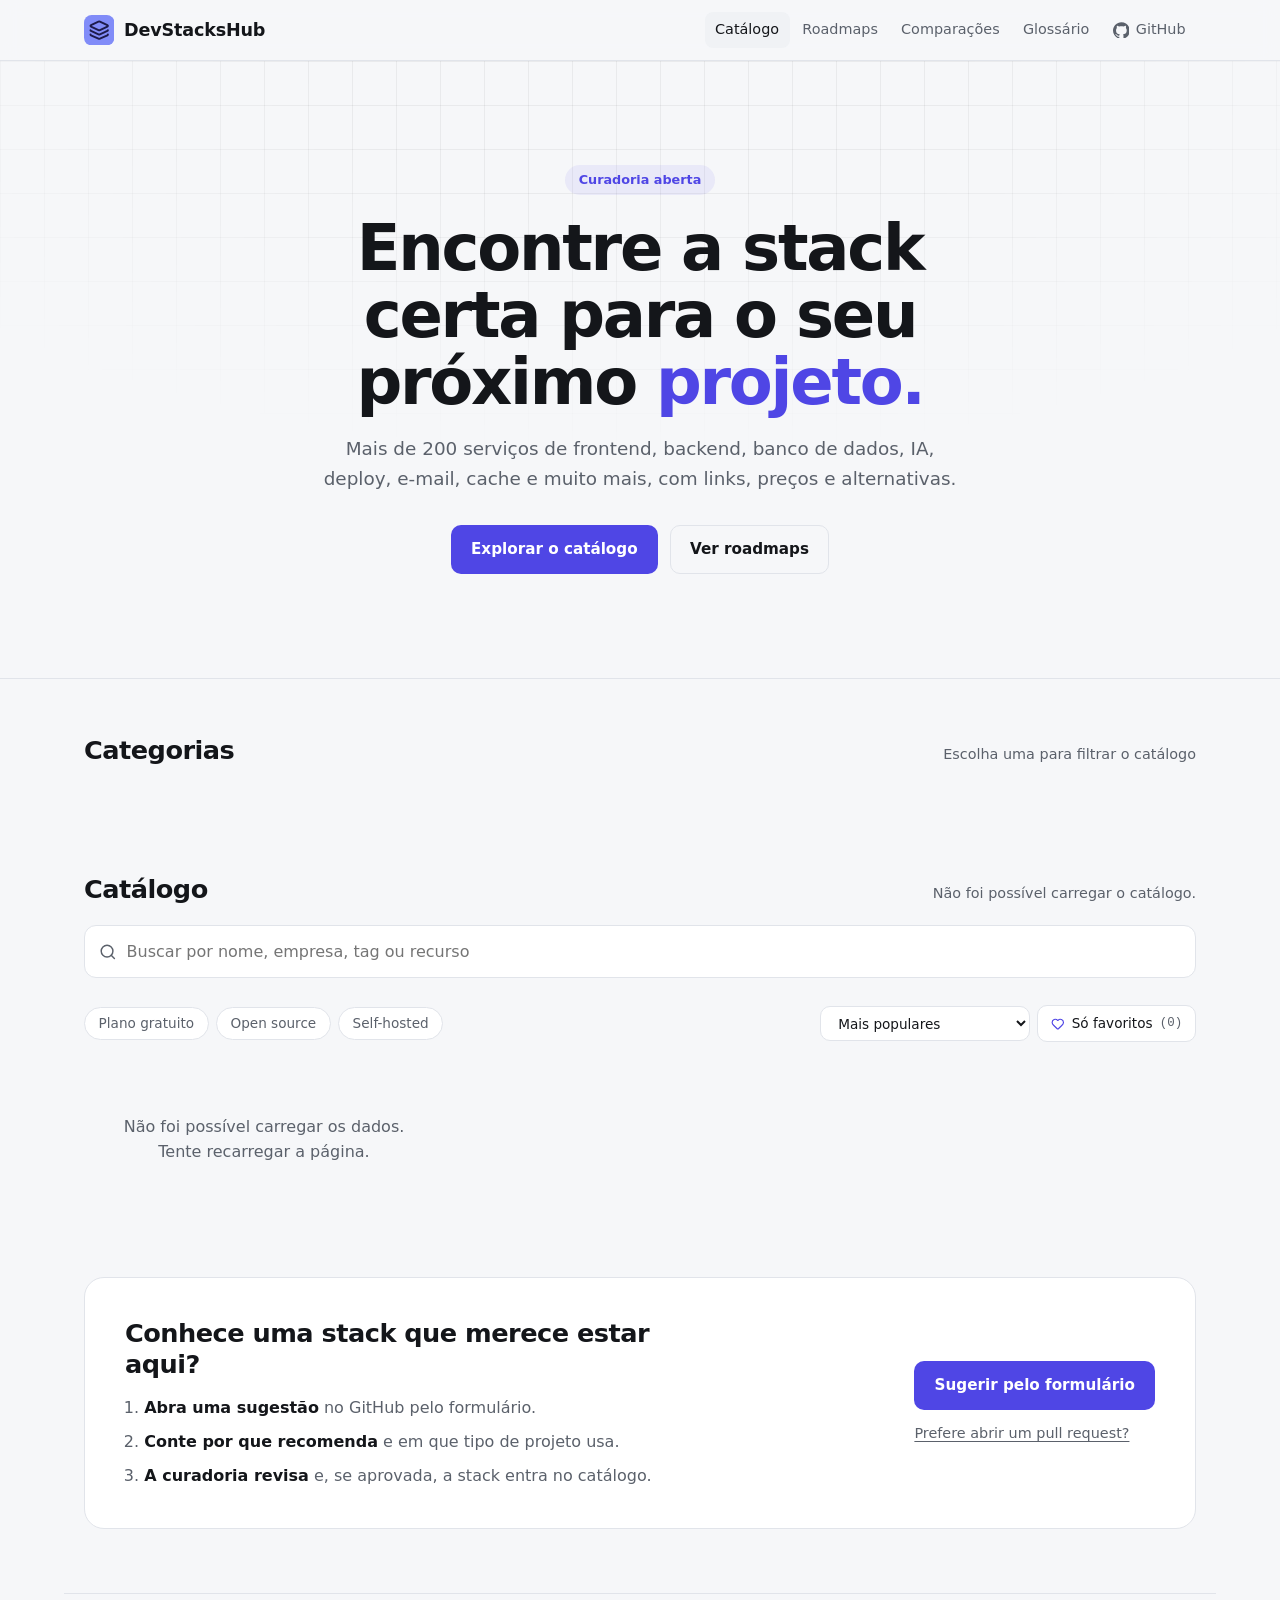
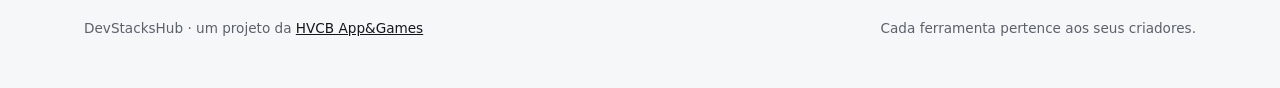
==== index.html @ beb11ad2 "feat: site DevStacksHub no padrão da família Páginas estáticas no padrão DevSkillsHub/DevIAHub: catá" ====
<!DOCTYPE html>
<html lang="pt-BR">
<head>
<meta charset="utf-8">
<meta http-equiv="Content-Security-Policy" content="default-src 'self'; script-src 'self'; style-src 'self' https://fonts.googleapis.com; font-src https://fonts.gstatic.com; img-src 'self' https://img.logo.dev data:; connect-src 'self'; base-uri 'self'; form-action 'self'">
<meta name="viewport" content="width=device-width, initial-scale=1">
<title>DevStacksHub — Stacks e serviços para desenvolvedores</title>
<meta name="description" content="Curadoria aberta de mais de 200 serviços de frontend, backend, banco de dados, IA, deploy e mais, com links, preços e alternativas.">
<meta name="color-scheme" content="dark light">
<meta name="theme-color" content="#0B0C0F">
<link rel="canonical" href="https://hugobastoss.github.io/devstackshub/">
<meta property="og:url" content="https://hugobastoss.github.io/devstackshub/">
<meta property="og:type" content="website">
<meta property="og:title" content="DevStacksHub — Stacks e serviços para desenvolvedores">
<meta property="og:description" content="Curadoria aberta de mais de 200 serviços de frontend, backend, banco de dados, IA, deploy e mais, com links, preços e alternativas.">
<link rel="icon" href="favicon.svg" type="image/svg+xml">
<link rel="preconnect" href="https://fonts.googleapis.com">
<link rel="preconnect" href="https://fonts.gstatic.com" crossorigin>
<link rel="stylesheet" href="https://fonts.googleapis.com/css2?family=Inter:wght@400;500;600&family=JetBrains+Mono:wght@400;500&family=Space+Grotesk:wght@600;700&display=swap">
<link rel="stylesheet" href="assets/styles.css">
<script src="assets/comum.js" defer></script>
<script src="assets/catalogo.js" defer></script>
</head>
<body>
<header class="topo">
  <div class="container topo-linha">
    <a class="marca" href="./">
      <svg class="marca-icone" viewBox="0 0 32 32" aria-hidden="true"><rect width="32" height="32" rx="8" fill="#818CF8"/><g transform="translate(5 5) scale(.9167)" fill="none" stroke="#1E1B4B" stroke-width="2.2" stroke-linecap="round" stroke-linejoin="round"><path d="M12.83 2.18a2 2 0 0 0-1.66 0L2.6 6.08a1 1 0 0 0 0 1.83l8.58 3.91a2 2 0 0 0 1.66 0l8.58-3.9a1 1 0 0 0 0-1.83z"/><path d="M2 12a1 1 0 0 0 .58.91l8.6 3.91a2 2 0 0 0 1.65 0l8.58-3.9A1 1 0 0 0 22 12"/><path d="M2 17a1 1 0 0 0 .58.91l8.6 3.91a2 2 0 0 0 1.65 0l8.58-3.9A1 1 0 0 0 22 17"/></g></svg>
      DevStacksHub
    </a>
    <nav class="nav" aria-label="Principal">
      <a href="./#catalogo" aria-current="page">Catálogo</a>
      <a href="roadmaps.html">Roadmaps</a>
      <a href="comparacoes.html">Comparações</a>
      <a href="glossario.html">Glossário</a>
      <a href="https://github.com/hugobastoss/devstackshub"><svg class="icone" aria-hidden="true"><use href="assets/icones.svg#github"/></svg>GitHub</a>
    </nav>
  </div>
</header>

<main>
<section class="hero-area">
    <div class="container hero">
      <p class="eyebrow">Curadoria aberta</p>
      <h1>Encontre a stack certa para o seu próximo <span class="destaque">projeto.</span></h1>
      <p class="lead">Mais de 200 serviços de frontend, backend, banco de dados, IA, deploy, e-mail, cache e muito mais, com links, preços e alternativas.</p>
      <div class="hero-acoes">
        <a class="botao" href="#catalogo">Explorar o catálogo</a>
        <a class="botao botao--contorno" href="roadmaps.html">Ver roadmaps</a>
      </div>
    </div>
  </section>

  <section class="secao container" aria-labelledby="titulo-categorias">
    <div class="secao-topo">
      <h2 id="titulo-categorias">Categorias</h2>
      <p class="subtitulo">Escolha uma para filtrar o catálogo</p>
    </div>
    <div class="categorias" id="categorias"></div>
  </section>

  <section class="secao container" id="catalogo" aria-labelledby="titulo-catalogo">
    <div class="secao-topo">
      <h2 id="titulo-catalogo">Catálogo</h2>
      <p class="contagem" id="contagem" aria-live="polite">Carregando…</p>
    </div>

    <div class="filtros">
      <label class="busca">
        <span class="sr-only">Buscar no catálogo</span>
        <svg class="icone" aria-hidden="true"><use href="assets/icones.svg#search"/></svg>
        <input id="busca" type="search" placeholder="Buscar por nome, empresa, tag ou recurso" autocomplete="off">
      </label>
      <div class="grupo" id="filtro-categoria" role="group" aria-label="Filtrar por categoria"></div>
      <div class="filtros-linha">
        <div class="grupo" id="filtro-tipo" role="group" aria-label="Filtrar por tipo">
          <button type="button" data-filtro="gratuito" aria-pressed="false">Plano gratuito</button>
          <button type="button" data-filtro="aberto" aria-pressed="false">Open source</button>
          <button type="button" data-filtro="self" aria-pressed="false">Self-hosted</button>
        </div>
        <div class="acoes">
          <label class="sr-only" for="ordem">Ordenar por</label>
          <select class="seletor" id="ordem">
            <option value="popularidade">Mais populares</option>
            <option value="nome">Nome (A–Z)</option>
            <option value="estrelas">Mais estrelas no GitHub</option>
          </select>
          <button type="button" class="acao" id="so-favoritos" aria-pressed="false"><svg class="icone" aria-hidden="true"><use href="assets/icones.svg#heart"/></svg>Só favoritos <span id="total-favoritos">(0)</span></button>
        </div>
      </div>
    </div>

    <div class="grade" id="grade"></div>
    <p class="vazio" id="vazio" hidden><span id="vazio-texto">Nenhuma stack encontrada.</span> <button type="button" id="limpar">Limpar filtros</button></p>
    <div class="mais" id="mais-area" hidden><button type="button" class="botao botao--contorno" id="mais">Mostrar mais</button></div>
    <p class="nota" id="nota-estrelas" hidden></p>
    <noscript><p class="vazio">Ative o JavaScript para ver o catálogo, ou veja as stacks em <a href="https://github.com/hugobastoss/devstackshub/blob/main/data/stacks.json">data/stacks.json</a>.</p></noscript>
  </section>

  <section class="sugerir container" id="sugerir" aria-labelledby="titulo-sugerir">
    <div class="sugerir-caixa">
      <div>
        <h2 id="titulo-sugerir">Conhece uma stack que merece estar aqui?</h2>
        <ol class="passos">
          <li><strong>Abra uma sugestão</strong> no GitHub pelo formulário.</li>
          <li><strong>Conte por que recomenda</strong> e em que tipo de projeto usa.</li>
          <li><strong>A curadoria revisa</strong> e, se aprovada, a stack entra no catálogo.</li>
        </ol>
      </div>
      <div class="sugerir-acoes">
        <a class="botao" href="https://github.com/hugobastoss/devstackshub/issues/new?template=sugerir-stack.yml">Sugerir pelo formulário</a>
        <a class="link" href="https://github.com/hugobastoss/devstackshub/blob/main/CONTRIBUTING.md">Prefere abrir um pull request?</a>
      </div>
    </div>
  </section>
</main>

<footer class="container rodape">
  <span>DevStacksHub · um projeto da <a href="https://hugobastoss.github.io/hvcb-appgames/">HVCB App&amp;Games</a></span>
  <span>Cada ferramenta pertence aos seus criadores.</span>
</footer>
</body>
</html>
---- assets/styles.css ----
:root {
  --bg: #0B0C0F;
  --surface: #13151A;
  --surface-2: #1A1D23;
  --line: #262A31;
  --ink: #ECEDEF;
  --muted: #9BA1AB;
  --accent: #818CF8;
  --accent-ink: #1E1B4B;
  --accent-soft: rgba(129, 140, 248, 0.1);
  --gratuito: #34D399;
  --estrela: #FBBF24;
  --grade: rgba(255, 255, 255, 0.045);
  --radius: 16px;
  --display: "Space Grotesk", ui-sans-serif, system-ui, -apple-system, "Segoe UI", Roboto, sans-serif;
  --body: "Inter", ui-sans-serif, system-ui, -apple-system, "Segoe UI", Roboto, sans-serif;
  --mono: "JetBrains Mono", ui-monospace, "Cascadia Code", Consolas, monospace;
}

@media (prefers-color-scheme: light) {
  :root {
    --bg: #F6F7F9;
    --surface: #FFFFFF;
    --surface-2: #F0F2F5;
    --line: #E1E4EA;
    --ink: #14161A;
    --muted: #5B616B;
    --accent: #4F46E5;
    --accent-ink: #FFFFFF;
    --accent-soft: rgba(79, 70, 229, 0.08);
    --gratuito: #047857;
    --estrela: #B45309;
    --grade: rgba(0, 0, 0, 0.05);
  }
}

* { margin: 0; padding: 0; box-sizing: border-box; }
[hidden] { display: none !important; }

body {
  background: var(--bg);
  color: var(--ink);
  font-family: var(--body);
  font-size: 16px;
  line-height: 1.6;
  -webkit-font-smoothing: antialiased;
}

a { color: inherit; }
:focus-visible { outline: 2px solid var(--accent); outline-offset: 2px; border-radius: 6px; }
@media (prefers-reduced-motion: no-preference) { html { scroll-behavior: smooth; } }

.container { max-width: 72rem; margin: 0 auto; padding-inline: 1.25rem; }
.estreito { max-width: 56rem; }
.sr-only {
  position: absolute; width: 1px; height: 1px; overflow: hidden;
  clip: rect(0 0 0 0); white-space: nowrap;
}
.icone {
  width: 1em; height: 1em; flex-shrink: 0;
  fill: none; stroke: currentColor; stroke-width: 2; stroke-linecap: round; stroke-linejoin: round;
}

/* Topo */
.topo {
  position: sticky; top: 0; z-index: 10;
  background: color-mix(in srgb, var(--bg) 85%, transparent);
  -webkit-backdrop-filter: blur(10px);
  backdrop-filter: blur(10px);
  border-bottom: 1px solid var(--line);
}
.topo-linha { display: flex; flex-wrap: wrap; align-items: center; justify-content: space-between; gap: 0 1rem; min-height: 3.75rem; }
.marca {
  display: flex; align-items: center; gap: 0.6rem;
  font-family: var(--display); font-weight: 700; font-size: 1.1rem; letter-spacing: -0.01em;
  text-decoration: none;
}
.marca-icone { width: 1.9rem; height: 1.9rem; flex-shrink: 0; }
.nav { display: flex; gap: 0.15rem; }
.nav a {
  display: inline-flex; align-items: center; gap: 0.4rem; white-space: nowrap;
  font-size: 0.9rem; color: var(--muted); text-decoration: none;
  padding: 0.4rem 0.65rem; border-radius: 8px;
}
.nav a:hover, .nav a[aria-current="page"] { color: var(--ink); background: var(--surface-2); }
.nav .icone { font-size: 1.05rem; }
@media (max-width: 48rem) {
  .nav { order: 3; width: calc(100% + 1.3rem); margin: 0 -0.65rem; padding-bottom: 0.55rem; overflow-x: auto; scrollbar-width: none; }
}

/* Hero */
.hero-area { position: relative; overflow: hidden; border-bottom: 1px solid var(--line); }
.hero-area::before {
  content: ""; position: absolute; inset: 0; pointer-events: none;
  background-image:
    linear-gradient(var(--grade) 1px, transparent 1px),
    linear-gradient(90deg, var(--grade) 1px, transparent 1px);
  background-size: 44px 44px;
  -webkit-mask-image: radial-gradient(ellipse 70% 65% at 50% 0%, #000 35%, transparent 100%);
  mask-image: radial-gradient(ellipse 70% 65% at 50% 0%, #000 35%, transparent 100%);
}
.hero { position: relative; text-align: center; padding-block: clamp(3.5rem, 9vw, 6.5rem); }
.hero--pagina { padding-block: clamp(2.5rem, 6vw, 4rem); }
.eyebrow {
  display: inline-flex; align-items: center; gap: 0.4rem; margin-bottom: 1.25rem;
  font-size: 0.8rem; font-weight: 600; color: var(--accent);
  background: var(--accent-soft); padding: 0.3rem 0.85rem; border-radius: 999px;
}
h1 {
  font-family: var(--display); font-weight: 700;
  font-size: clamp(2.2rem, 6vw, 4rem); line-height: 1.05; letter-spacing: -0.035em;
  max-width: 18ch; margin: 0 auto 1.1rem; text-wrap: balance;
}
.hero--pagina h1 { font-size: clamp(2rem, 5vw, 3rem); max-width: 22ch; }
.destaque { color: var(--accent); }
.lead { color: var(--muted); font-size: clamp(1.02rem, 2vw, 1.15rem); max-width: 40rem; margin: 0 auto; }
.hero-acoes { display: flex; flex-wrap: wrap; justify-content: center; gap: 0.75rem; margin-top: 2rem; }

/* Botões e links */
.botao {
  display: inline-flex; align-items: center; justify-content: center; gap: 0.45rem;
  font: inherit; font-size: 0.95rem; font-weight: 600; text-decoration: none; cursor: pointer;
  padding: 0.7rem 1.2rem; border-radius: 10px; border: 1px solid transparent;
  background: var(--accent); color: var(--accent-ink);
}
.botao:hover { filter: brightness(1.08); }
.botao--contorno { background: transparent; color: var(--ink); border-color: var(--line); }
.botao--contorno:hover { background: var(--surface-2); filter: none; }
.botao--pequeno { font-size: 0.85rem; padding: 0.45rem 0.85rem; }
.botao:disabled { opacity: 0.5; cursor: not-allowed; }
.link { font-size: 0.9rem; color: var(--muted); text-underline-offset: 3px; }
.link:hover { color: var(--ink); }
.voltar {
  display: inline-flex; align-items: center; gap: 0.35rem; margin-bottom: 1.5rem;
  font-size: 0.9rem; color: var(--muted); text-decoration: none;
}
.voltar:hover { color: var(--ink); }

/* Seções */
.secao { padding-block: 3.5rem 2rem; }
.secao-topo {
  display: flex; flex-wrap: wrap; align-items: baseline; justify-content: space-between; gap: 0.5rem 1rem;
  margin-bottom: 1.25rem;
}
h2 { font-family: var(--display); font-size: 1.6rem; letter-spacing: -0.02em; line-height: 1.2; }
h3 { font-family: var(--display); letter-spacing: -0.015em; line-height: 1.25; }
.subtitulo { color: var(--muted); font-size: 0.9rem; }
.contagem { color: var(--muted); font-size: 0.9rem; }

/* Categorias */
.categorias { display: grid; gap: 0.75rem; grid-template-columns: repeat(auto-fill, minmax(min(100%, 12.5rem), 1fr)); }
.categoria-card {
  display: grid; gap: 0.15rem; text-align: left; cursor: pointer;
  font: inherit; color: inherit; padding: 1rem;
  background: var(--surface); border: 1px solid var(--line); border-radius: 14px;
}
.categoria-card:hover { border-color: color-mix(in srgb, var(--accent) 50%, var(--line)); }
.categoria-card[aria-pressed="true"] { border-color: var(--accent); background: var(--accent-soft); }
.categoria-icone {
  display: grid; place-items: center; width: 2.4rem; height: 2.4rem; margin-bottom: 0.55rem;
  font-size: 1.15rem; color: var(--accent); background: var(--accent-soft); border-radius: 10px;
}
.categoria-nome { font-family: var(--display); font-weight: 700; font-size: 0.95rem; }
.categoria-desc { font-size: 0.78rem; color: var(--muted); white-space: nowrap; overflow: hidden; text-overflow: ellipsis; }
.categoria-total { margin-top: 0.35rem; font-family: var(--mono); font-size: 0.72rem; color: var(--muted); }

/* Filtros */
.filtros { display: grid; gap: 0.85rem; margin-bottom: 1.5rem; }
.busca {
  display: flex; align-items: center; gap: 0.6rem;
  background: var(--surface); border: 1px solid var(--line); border-radius: 12px; padding-inline: 0.9rem;
}
.busca:focus-within { border-color: var(--accent); }
.busca .icone { font-size: 1.1rem; color: var(--muted); }
.busca input {
  flex: 1; min-width: 0; padding-block: 0.8rem;
  font: inherit; color: var(--ink); background: transparent; border: 0; outline: 0;
}
.grupo { display: flex; flex-wrap: wrap; gap: 0.45rem; }
.grupo button {
  font: inherit; font-size: 0.85rem; color: var(--muted); cursor: pointer;
  background: var(--surface); border: 1px solid var(--line); border-radius: 999px;
  padding: 0.3rem 0.85rem;
}
.grupo button:hover { color: var(--ink); border-color: var(--muted); }
.grupo button[aria-pressed="true"] { color: var(--accent-ink); background: var(--accent); border-color: var(--accent); }
.grupo--centro { justify-content: center; }
.filtros-linha { display: flex; flex-wrap: wrap; align-items: center; justify-content: space-between; gap: 0.85rem 1rem; }
.acoes { display: flex; flex-wrap: wrap; align-items: center; gap: 0.45rem; }
.acao, .seletor {
  display: inline-flex; align-items: center; gap: 0.45rem;
  font: inherit; font-size: 0.85rem; font-weight: 500; color: var(--ink); cursor: pointer;
  background: var(--surface); border: 1px solid var(--line); border-radius: 10px;
  padding: 0.4rem 0.8rem;
}
.acao .icone { color: var(--accent); }
.acao:hover, .seletor:hover { border-color: var(--muted); }
.acao[aria-pressed="true"] { border-color: var(--accent); background: var(--accent-soft); }
.acao[aria-pressed="true"] .icone { fill: currentColor; }
#total-favoritos { color: var(--muted); font-family: var(--mono); font-size: 0.78rem; }
.seletor { padding-block: 0.45rem; }
.seletor:focus-visible { outline-offset: 1px; }

/* Grade de cards */
.grade { display: grid; gap: 1rem; grid-template-columns: repeat(auto-fill, minmax(min(100%, 20rem), 1fr)); }
.item {
  display: flex; flex-direction: column; gap: 0.75rem; min-width: 0;
  background: var(--surface); border: 1px solid var(--line); border-radius: var(--radius);
  padding: 1.25rem;
}
.item:hover { border-color: color-mix(in srgb, var(--accent) 40%, var(--line)); }
.item-cabeca { display: flex; align-items: center; gap: 0.85rem; }
.item-titulo { flex: 1; min-width: 0; }
.item-nome { font-size: 1.12rem; overflow-wrap: anywhere; }
.item-nome a { text-decoration: none; }
.item-nome a:hover { text-decoration: underline; text-underline-offset: 3px; }
.item-cat { font-size: 0.8rem; color: var(--muted); }
.item-desc {
  font-size: 0.92rem; color: var(--muted);
  display: -webkit-box; -webkit-line-clamp: 2; -webkit-box-orient: vertical; overflow: hidden;
}
.item-pe {
  display: flex; flex-wrap: wrap; align-items: center; justify-content: space-between; gap: 0.5rem;
  margin-top: auto; padding-top: 0.8rem; border-top: 1px solid var(--line);
}
.metricas { display: flex; flex-wrap: wrap; align-items: center; gap: 0.4rem; }
.ver-mais {
  display: inline-flex; align-items: center; gap: 0.3rem;
  font-size: 0.88rem; font-weight: 600; color: var(--accent); text-decoration: none;
}
.ver-mais:hover { text-decoration: underline; text-underline-offset: 3px; }

.logo {
  display: grid; place-items: center; flex-shrink: 0; overflow: hidden;
  width: 2.75rem; height: 2.75rem; padding: 0.3rem; border-radius: 10px;
  background: #FFFFFF; border: 1px solid var(--line);
}
.logo img { width: 100%; height: 100%; object-fit: contain; }
.logo--inicial { padding: 0; font-family: var(--display); font-weight: 700; font-size: 1.15rem; }
.logo--grande { width: 4.5rem; height: 4.5rem; border-radius: 16px; padding: 0.55rem; }
.logo--grande.logo--inicial { padding: 0; font-size: 2rem; }
.logo--mini { width: 2.25rem; height: 2.25rem; border-radius: 8px; padding: 0.2rem; }
.logo--mini.logo--inicial { font-size: 0.95rem; }

.favorito {
  display: grid; place-items: center; flex-shrink: 0; align-self: flex-start;
  width: 2.25rem; height: 2.25rem; margin: -0.35rem -0.45rem 0 0;
  font-size: 1.15rem; color: var(--muted); cursor: pointer;
  background: none; border: 0; border-radius: 8px;
}
.favorito:hover { color: var(--ink); background: var(--surface-2); }
.favorito[aria-pressed="true"] { color: var(--accent); }
.favorito[aria-pressed="true"] .icone { fill: currentColor; }
.favorito--borda { margin: 0; border: 1px solid var(--line); width: 2.6rem; height: 2.6rem; }

.selos { display: flex; flex-wrap: wrap; gap: 0.35rem; }
.selo {
  font-size: 0.75rem; font-weight: 500; color: var(--muted);
  background: var(--surface-2); border-radius: 6px; padding: 0.12rem 0.5rem;
}
.selo--gratuito { color: var(--gratuito); background: color-mix(in srgb, var(--gratuito) 14%, transparent); font-weight: 600; }
.selo--aberto { color: var(--accent); background: var(--accent-soft); font-weight: 600; }
.metrica {
  display: inline-flex; align-items: center; gap: 0.3rem;
  font-family: var(--mono); font-size: 0.78rem; font-weight: 500; color: var(--ink); text-decoration: none;
  padding: 0.12rem 0.5rem; background: var(--surface-2); border: 1px solid var(--line); border-radius: 999px;
}
.metrica .icone { font-size: 0.85rem; color: var(--accent); }
.metrica--estrela .icone { color: var(--estrela); fill: currentColor; stroke: none; }
a.metrica:hover { border-color: var(--estrela); }

.vazio { text-align: center; color: var(--muted); padding: 3rem 1rem; }
.vazio button, .vazio a { font: inherit; color: var(--accent); background: none; border: 0; text-decoration: underline; cursor: pointer; }
.mais { display: flex; justify-content: center; margin-top: 1.75rem; }
.nota { margin-top: 1.25rem; text-align: center; font-size: 0.8rem; color: var(--muted); }

/* Detalhe da stack */
.pagina { padding-block: 2rem 3rem; }
.painel {
  background: var(--surface); border: 1px solid var(--line); border-radius: 20px;
  padding: clamp(1.25rem, 4vw, 2rem);
}
.detalhe-cabeca { display: flex; flex-wrap: wrap; align-items: flex-start; gap: 1.25rem; }
.detalhe-titulo { flex: 1; min-width: min(100%, 16rem); }
.detalhe-titulo h1 { margin: 0; max-width: none; font-size: clamp(1.9rem, 5vw, 2.6rem); text-align: left; }
.detalhe-titulo .item-cat { font-size: 0.95rem; margin-top: 0.25rem; }
.detalhe-desc { margin-top: 1rem; color: var(--muted); }
.links { display: flex; flex-wrap: wrap; gap: 0.5rem; margin-top: 1.25rem; }
.numeros {
  display: grid; gap: 0.75rem; margin-top: 1.75rem;
  grid-template-columns: repeat(auto-fill, minmax(min(100%, 9.5rem), 1fr));
}
.numero { padding: 0.85rem 1rem; border: 1px solid var(--line); border-radius: 12px; }
.numero-rotulo { font-size: 0.75rem; color: var(--muted); }
.numero-valor { display: flex; align-items: center; gap: 0.4rem; margin-top: 0.2rem; font-weight: 600; }
.numero-valor .icone { font-size: 1.1rem; }
.sim { color: var(--gratuito); }
.nao { color: var(--muted); }
.mono { font-family: var(--mono); }
.bloco { margin-top: 2.25rem; }
.bloco h2 { font-size: 1.2rem; margin-bottom: 0.85rem; }
.bloco-rotulo {
  font-size: 0.7rem; font-weight: 600; letter-spacing: 0.06em; text-transform: uppercase;
  color: var(--muted); margin-bottom: 0.35rem;
}
.porque {
  margin-top: 1.75rem; font-size: 0.95rem; padding: 0.85rem 1rem;
  background: var(--accent-soft); border-left: 3px solid var(--accent); border-radius: 0 10px 10px 0;
}
.porque .bloco-rotulo { color: var(--accent); }
.chips { display: flex; flex-wrap: wrap; gap: 0.45rem; list-style: none; }
.chips li, .chips a {
  font-size: 0.85rem; color: var(--muted); text-decoration: none;
  background: var(--surface-2); border-radius: 8px; padding: 0.3rem 0.7rem;
}
.chips--destaque li { color: var(--accent); background: var(--accent-soft); }
.chips a { display: inline-flex; align-items: center; gap: 0.35rem; color: var(--ink); border: 1px solid var(--line); background: var(--surface); }
.chips a:hover { border-color: var(--accent); }
.lista-check { list-style: none; display: grid; gap: 0.1rem; background: var(--surface); border: 1px solid var(--line); border-radius: 14px; overflow: hidden; }
.lista-check li { display: flex; align-items: center; gap: 0.55rem; padding: 0.65rem 1rem; font-size: 0.92rem; }
.lista-check li + li { border-top: 1px solid var(--line); }
.lista-check .icone { color: var(--gratuito); }

/* Roadmaps */
.roadmap-card {
  display: flex; flex-direction: column; gap: 0.6rem; text-decoration: none;
  background: var(--surface); border: 1px solid var(--line); border-radius: var(--radius); padding: 1.35rem;
}
.roadmap-card:hover { border-color: color-mix(in srgb, var(--accent) 50%, var(--line)); }
.roadmap-topo { display: flex; align-items: center; justify-content: space-between; gap: 0.5rem; }
.roadmap-icone {
  display: grid; place-items: center; width: 2.6rem; height: 2.6rem;
  font-size: 1.2rem; color: var(--accent); background: var(--accent-soft); border-radius: 10px;
}
.etapas-total {
  font-family: var(--mono); font-size: 0.75rem; font-weight: 500; color: var(--accent);
  background: var(--accent-soft); border-radius: 999px; padding: 0.15rem 0.6rem;
}
.roadmap-card h3 { font-size: 1.2rem; }
.roadmap-card p { font-size: 0.92rem; color: var(--muted); }
.roadmap-card .item-pe { font-size: 0.8rem; color: var(--muted); }

.linha-tempo { list-style: none; display: grid; gap: 0; margin-top: 2rem; }
.etapa { position: relative; display: flex; gap: 1rem; padding-bottom: 1.25rem; }
.etapa:not(:last-child)::before {
  content: ""; position: absolute; left: 1.45rem; top: 3.1rem; bottom: 0; width: 1px;
  background: linear-gradient(var(--accent), var(--line));
}
.etapa-marca {
  position: relative; display: grid; place-items: center; flex-shrink: 0;
  width: 2.9rem; height: 2.9rem; font-size: 1.15rem; color: var(--accent);
  background: var(--accent-soft); border: 1px solid color-mix(in srgb, var(--accent) 40%, transparent); border-radius: 12px;
}
.etapa-numero {
  position: absolute; top: -0.45rem; right: -0.45rem; display: grid; place-items: center;
  width: 1.25rem; height: 1.25rem; font-size: 0.68rem; font-weight: 700;
  color: var(--accent-ink); background: var(--accent); border-radius: 999px;
}
.etapa-corpo { flex: 1; min-width: 0; padding: 0.85rem 1rem; background: var(--surface); border: 1px solid var(--line); border-radius: 14px; }
.etapa-categoria { font-size: 0.72rem; font-weight: 600; letter-spacing: 0.05em; text-transform: uppercase; color: var(--accent); }
.etapa-corpo h3 { font-size: 1.1rem; margin-top: 0.1rem; }
.etapa-corpo h3 a { text-underline-offset: 3px; }
.etapa-corpo p { font-size: 0.9rem; color: var(--muted); margin-top: 0.15rem; }

.ia h2 { display: flex; align-items: center; gap: 0.5rem; font-size: 1.2rem; }
.ia h2 .icone { color: var(--accent); }
.ia > p { margin-top: 0.4rem; color: var(--muted); font-size: 0.92rem; }
.prompt { margin-top: 1rem; border: 1px solid var(--line); border-radius: 10px; }
.prompt summary { cursor: pointer; padding: 0.6rem 0.9rem; font-size: 0.9rem; font-weight: 500; }
.prompt pre {
  max-height: 16rem; overflow: auto; margin: 0 0.9rem 0.9rem; padding: 0.8rem;
  font-family: var(--mono); font-size: 0.75rem; line-height: 1.6; color: var(--muted); white-space: pre-wrap;
  background: var(--bg); border: 1px solid var(--line); border-radius: 8px;
}
.ia-acoes { display: grid; gap: 0.6rem; margin-top: 1rem; grid-template-columns: repeat(auto-fill, minmax(min(100%, 10rem), 1fr)); }
.ia-acoes .botao { width: 100%; }
.ia-copiar { grid-column: 1 / -1; }
.ia-letra {
  display: grid; place-items: center; width: 1.5rem; height: 1.5rem; border-radius: 6px;
  font-size: 0.8rem; font-weight: 700; color: #FFFFFF;
}

/* Comparações */
.comparar-campos { display: grid; gap: 0.75rem; grid-template-columns: repeat(auto-fit, minmax(min(100%, 13rem), 1fr)); }
.campo { display: grid; gap: 0.3rem; font-size: 0.8rem; color: var(--muted); font-weight: 500; }
.campo select { width: 100%; justify-content: flex-start; }
.comparacao { margin-top: 1rem; overflow: hidden; padding: 0; }
.versus {
  display: flex; flex-wrap: wrap; align-items: center; justify-content: center; gap: 0.75rem 1.25rem;
  padding: 1.1rem; border-bottom: 1px solid var(--line);
}
.versus-lado { display: flex; align-items: center; gap: 0.55rem; font-weight: 600; }
.versus-vs { font-family: var(--mono); font-size: 0.85rem; color: var(--muted); }
.tabela-rolagem { overflow-x: auto; }
.tabela { width: 100%; border-collapse: collapse; font-size: 0.9rem; }
.tabela th, .tabela td { padding: 0.65rem 1rem; border-bottom: 1px solid var(--line); }
.tabela thead th { font-size: 0.72rem; font-weight: 600; letter-spacing: 0.05em; text-transform: uppercase; color: var(--muted); text-align: center; }
.tabela thead th:first-child, .tabela tbody th { text-align: left; }
.tabela tbody th { font-weight: 400; color: var(--muted); }
.tabela td { text-align: center; min-width: 8rem; }
.tabela tr:last-child > * { border-bottom: 0; }
.tabela .vence { background: var(--accent-soft); }
.tabela .icone { font-size: 1.1rem; vertical-align: middle; }
.comparacao-links { display: flex; flex-wrap: wrap; gap: 0.6rem; padding: 1rem; border-top: 1px solid var(--line); }
.comparacao-links .botao { flex: 1; }
.prontas { display: grid; gap: 0.75rem; }
.pronta { background: var(--surface); border: 1px solid var(--line); border-radius: var(--radius); overflow: hidden; }
.pronta summary {
  display: flex; flex-wrap: wrap; align-items: center; justify-content: space-between; gap: 0.75rem;
  padding: 1rem 1.15rem; cursor: pointer; list-style: none;
}
.pronta summary::-webkit-details-marker { display: none; }
.pronta summary .versus { padding: 0; border: 0; justify-content: flex-start; }
.pronta[open] summary { border-bottom: 1px solid var(--line); }
.pronta .icone-abrir { color: var(--muted); transition: transform 0.15s; }
.pronta[open] .icone-abrir { transform: rotate(180deg); }
.vencedor {
  display: inline-flex; align-items: center; gap: 0.35rem; margin-left: auto;
  font-size: 0.78rem; font-weight: 600; color: var(--accent); background: var(--accent-soft);
  border-radius: 999px; padding: 0.2rem 0.65rem;
}

/* Glossário */
.grupo-termos { margin-top: 2.25rem; }
.grupo-termos > h2 {
  font-family: var(--body); font-size: 0.8rem; font-weight: 600; letter-spacing: 0.06em; text-transform: uppercase;
  color: var(--muted); margin-bottom: 0.75rem;
}
.termos { display: grid; gap: 0.75rem; grid-template-columns: repeat(auto-fill, minmax(min(100%, 22rem), 1fr)); }
.termo {
  padding: 1rem 1.1rem; background: var(--surface); border: 1px solid var(--line); border-radius: 14px;
  scroll-margin-top: 6rem;
}
.termo:target { border-color: var(--accent); background: var(--accent-soft); }
.termo-cabeca { display: flex; flex-wrap: wrap; align-items: baseline; gap: 0.25rem 0.55rem; }
.termo h3 { font-size: 1.05rem; color: var(--accent); }
.termo-expansao { font-size: 0.8rem; color: var(--muted); }
.termo p { margin-top: 0.35rem; font-size: 0.9rem; color: var(--muted); }
.termo .chips { margin-top: 0.7rem; gap: 0.35rem; }
.termo .chips li, .termo .chips a { font-size: 0.75rem; padding: 0.12rem 0.5rem; border-radius: 6px; }

/* Sugerir */
.sugerir { padding-block: 2rem 4rem; }
.sugerir-caixa {
  display: flex; flex-wrap: wrap; align-items: center; justify-content: space-between; gap: 1.5rem 2rem;
  background: var(--surface); border: 1px solid var(--line); border-radius: 20px;
  padding: clamp(1.5rem, 4vw, 2.5rem);
}
.sugerir-caixa h2 { max-width: 30ch; margin-bottom: 1rem; }
.passos { display: grid; gap: 0.5rem; padding-left: 1.2rem; color: var(--muted); }
.passos strong { color: var(--ink); font-weight: 600; }
.sugerir-acoes { display: flex; flex-direction: column; align-items: flex-start; gap: 0.75rem; }

/* Rodapé */
.rodape {
  display: flex; flex-wrap: wrap; justify-content: space-between; gap: 0.5rem 1.5rem;
  padding-block: 1.5rem 3rem; border-top: 1px solid var(--line);
  font-size: 0.85rem; color: var(--muted);
}
.rodape a { color: var(--ink); }
.espaco-topo { margin-top: 1rem; }

/* Ajustes de layout */
.marca { min-height: 3.75rem; }
.estreito .grade { grid-template-columns: repeat(auto-fill, minmax(min(100%, 15.5rem), 1fr)); }
@media (max-width: 40rem) {
  .categorias {
    grid-template-columns: none; grid-template-rows: repeat(2, auto);
    grid-auto-flow: column; grid-auto-columns: 9.5rem;
    overflow-x: auto; padding-bottom: 0.5rem; scrollbar-width: thin;
  }
  .categoria-card { padding: 0.8rem; }
  .categoria-desc { display: none; }
}
@media (max-width: 40rem) {
  #filtro-categoria { flex-wrap: nowrap; overflow-x: auto; padding-bottom: 0.4rem; scrollbar-width: thin; }
  #filtro-categoria button { flex-shrink: 0; }
}
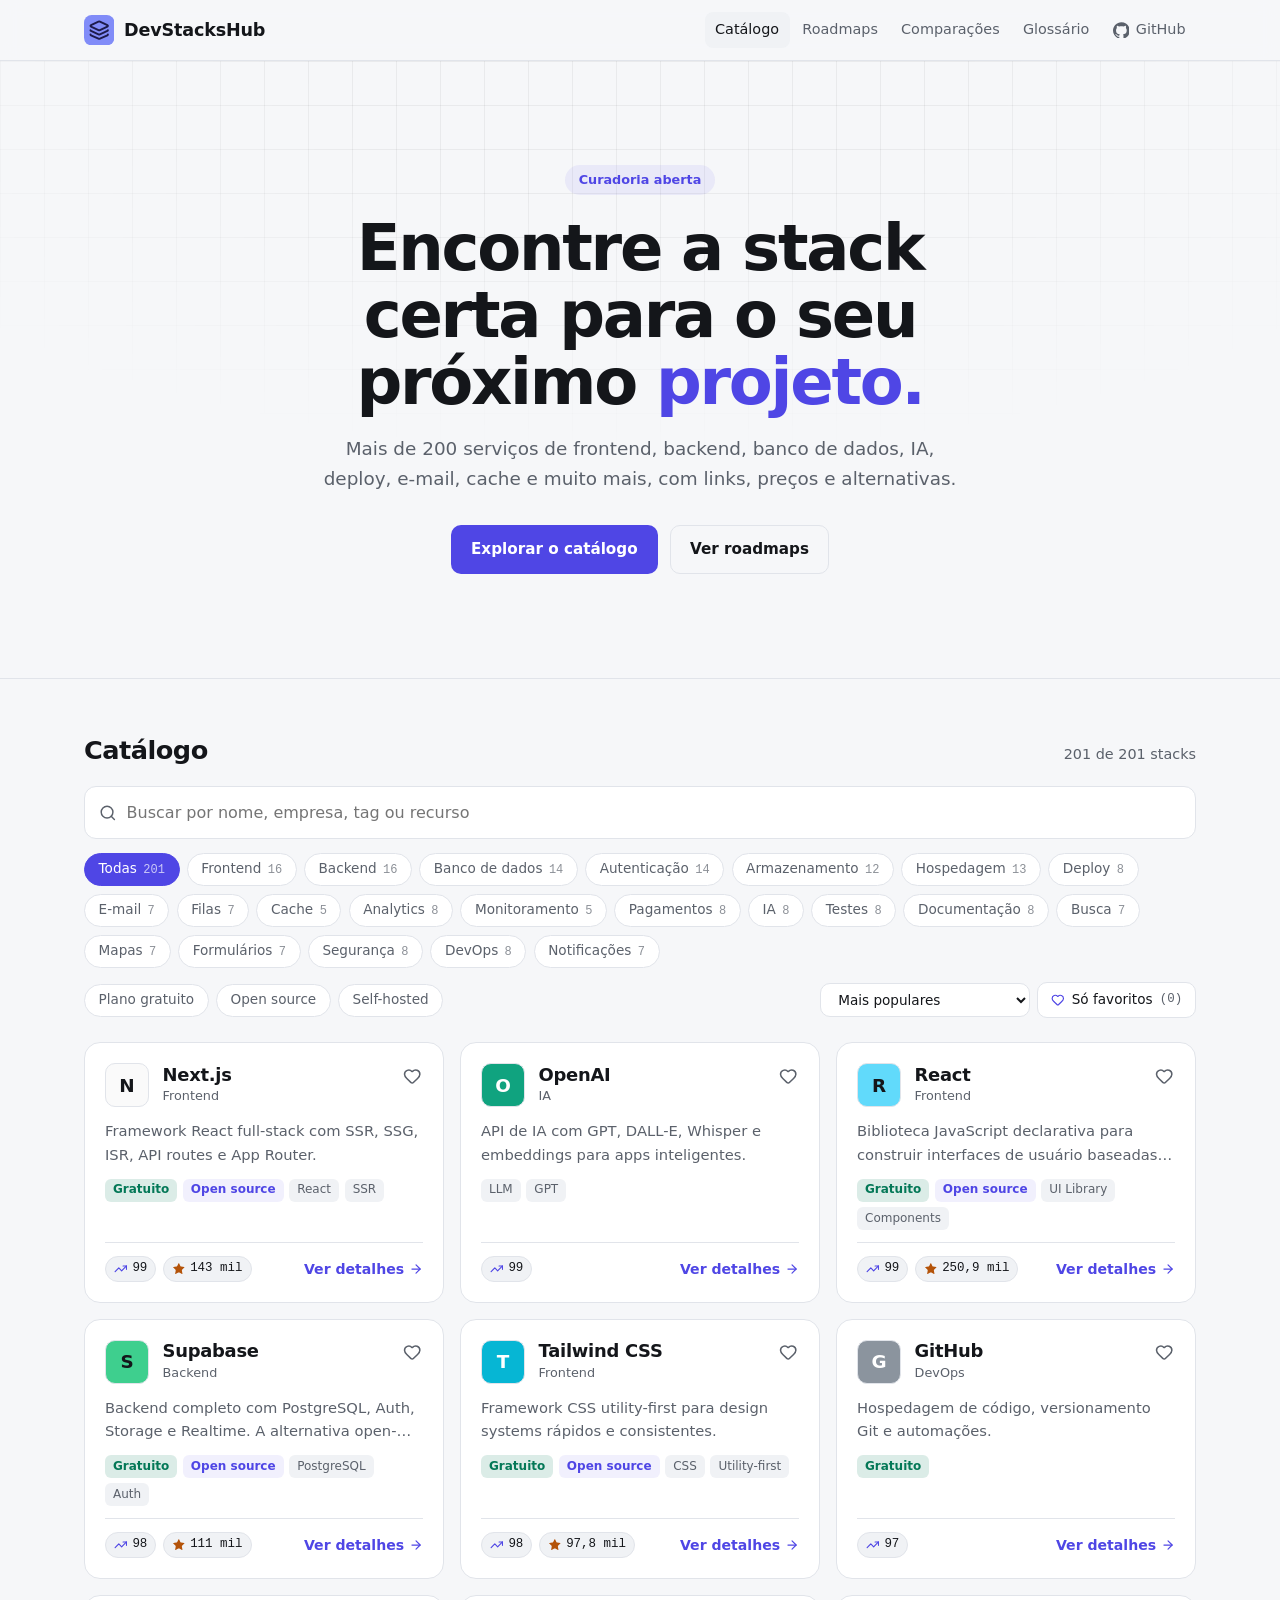
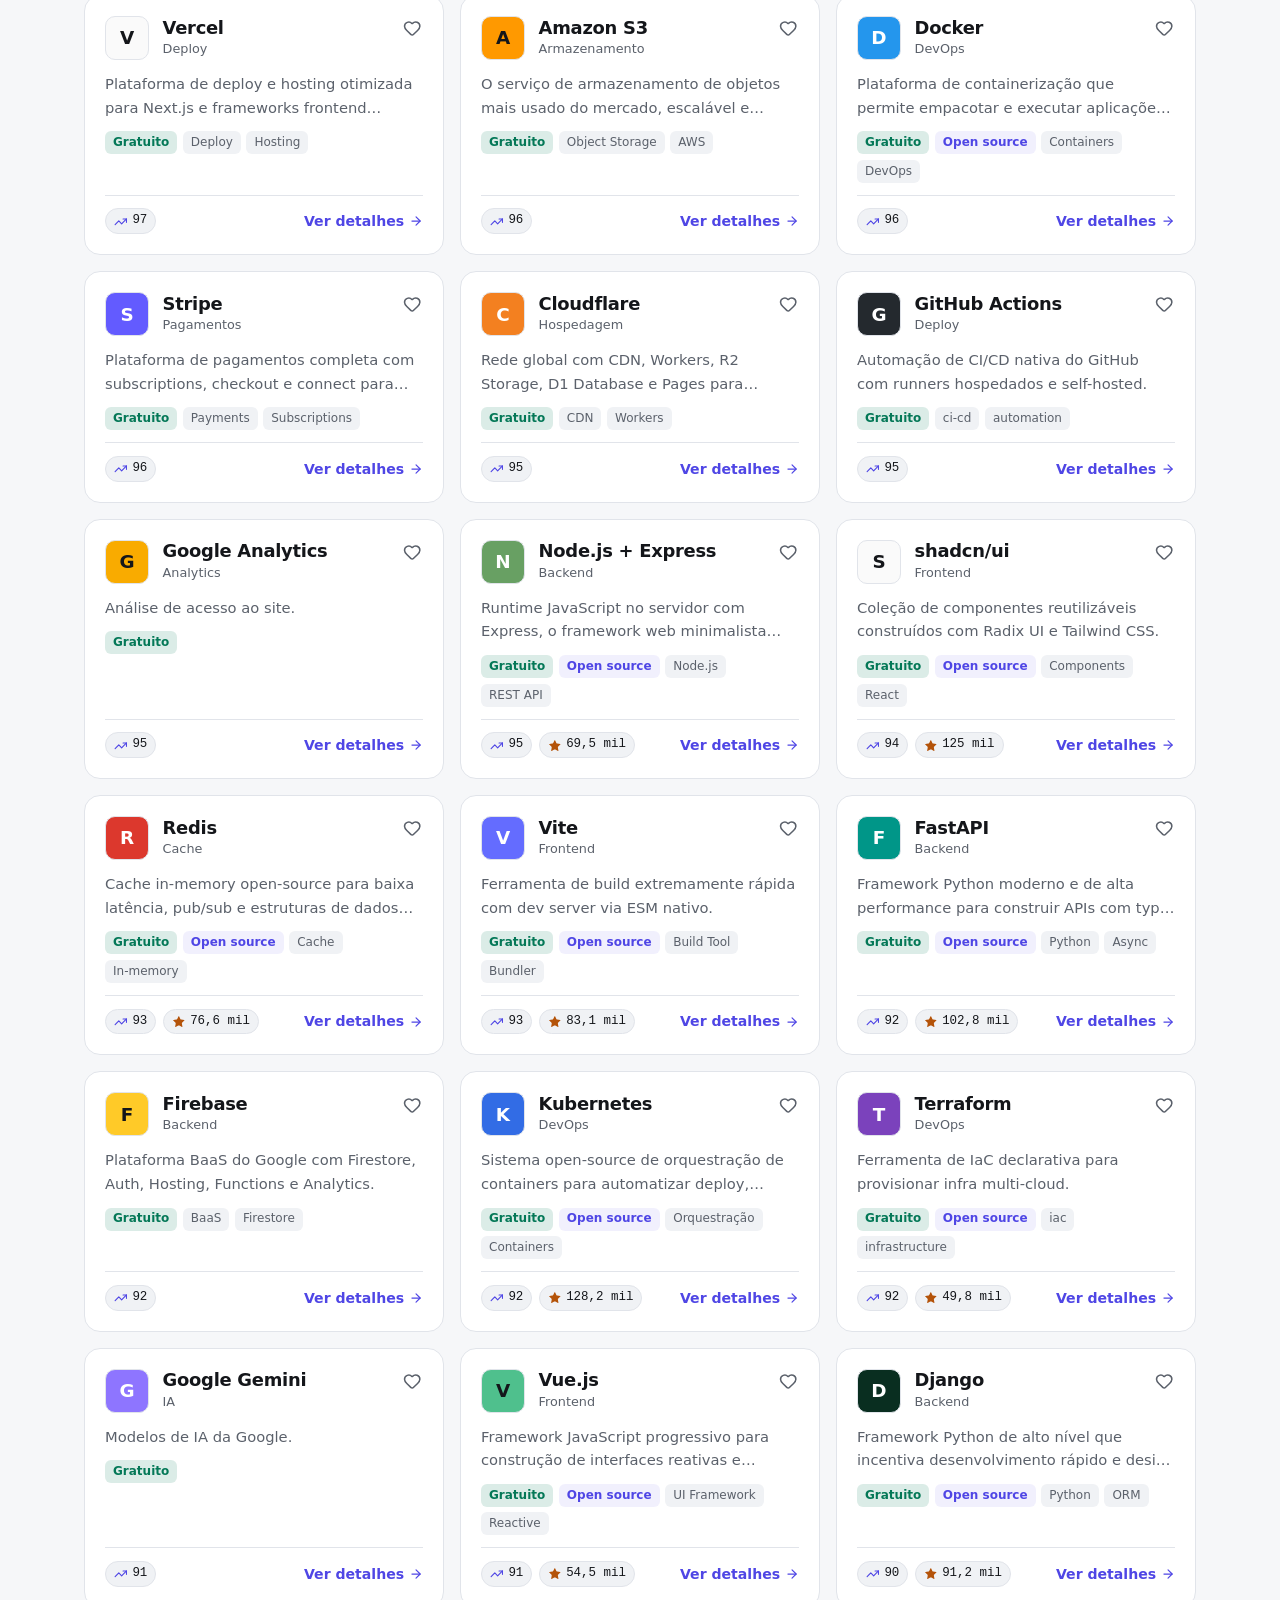
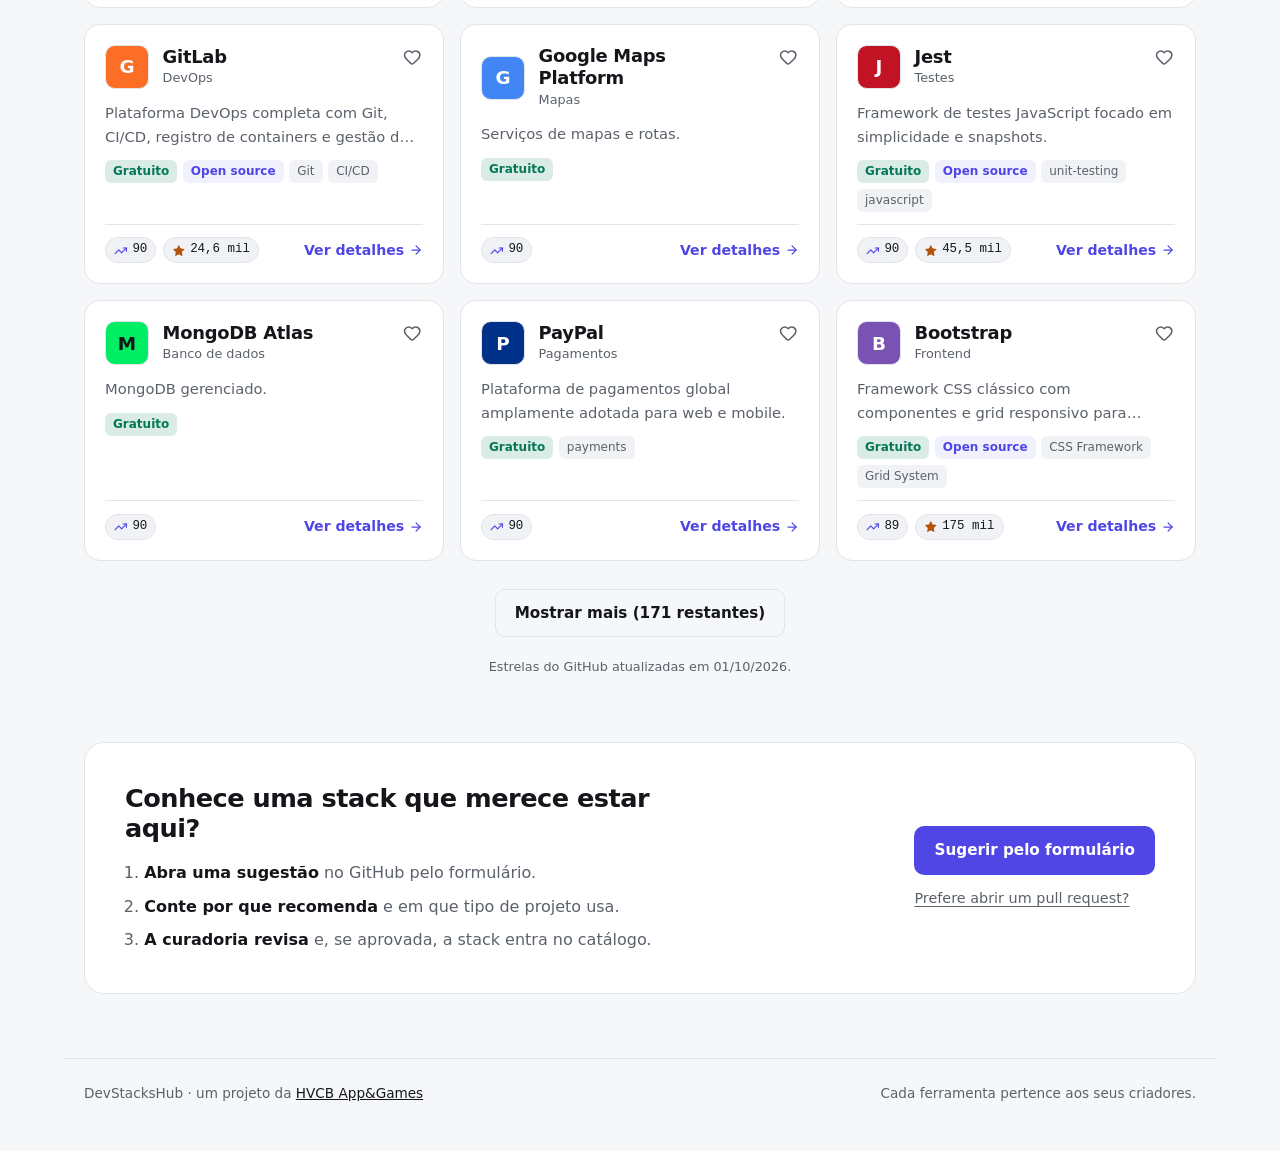
==== commit abc73892: "feat: contagem nos chips de categoria no lugar da grade Remove a seção "Categorias" da página inicia" ====
--- a/index.html
+++ b/index.html
@@ -49,14 +49,6 @@
         <a class="botao botao--contorno" href="roadmaps.html">Ver roadmaps</a>
       </div>
     </div>
-  </section>
-
-  <section class="secao container" aria-labelledby="titulo-categorias">
-    <div class="secao-topo">
-      <h2 id="titulo-categorias">Categorias</h2>
-      <p class="subtitulo">Escolha uma para filtrar o catálogo</p>
-    </div>
-    <div class="categorias" id="categorias"></div>
   </section>
 
   <section class="secao container" id="catalogo" aria-labelledby="titulo-catalogo">
--- a/assets/styles.css
+++ b/assets/styles.css
@@ -147,23 +147,6 @@
 .subtitulo { color: var(--muted); font-size: 0.9rem; }
 .contagem { color: var(--muted); font-size: 0.9rem; }
 
-/* Categorias */
-.categorias { display: grid; gap: 0.75rem; grid-template-columns: repeat(auto-fill, minmax(min(100%, 12.5rem), 1fr)); }
-.categoria-card {
-  display: grid; gap: 0.15rem; text-align: left; cursor: pointer;
-  font: inherit; color: inherit; padding: 1rem;
-  background: var(--surface); border: 1px solid var(--line); border-radius: 14px;
-}
-.categoria-card:hover { border-color: color-mix(in srgb, var(--accent) 50%, var(--line)); }
-.categoria-card[aria-pressed="true"] { border-color: var(--accent); background: var(--accent-soft); }
-.categoria-icone {
-  display: grid; place-items: center; width: 2.4rem; height: 2.4rem; margin-bottom: 0.55rem;
-  font-size: 1.15rem; color: var(--accent); background: var(--accent-soft); border-radius: 10px;
-}
-.categoria-nome { font-family: var(--display); font-weight: 700; font-size: 0.95rem; }
-.categoria-desc { font-size: 0.78rem; color: var(--muted); white-space: nowrap; overflow: hidden; text-overflow: ellipsis; }
-.categoria-total { margin-top: 0.35rem; font-family: var(--mono); font-size: 0.72rem; color: var(--muted); }
-
 /* Filtros */
 .filtros { display: grid; gap: 0.85rem; margin-bottom: 1.5rem; }
 .busca {
@@ -184,6 +167,7 @@
 }
 .grupo button:hover { color: var(--ink); border-color: var(--muted); }
 .grupo button[aria-pressed="true"] { color: var(--accent-ink); background: var(--accent); border-color: var(--accent); }
+.grupo .qtd { margin-left: 0.4rem; font-family: var(--mono); font-size: 0.75rem; opacity: 0.7; }
 .grupo--centro { justify-content: center; }
 .filtros-linha { display: flex; flex-wrap: wrap; align-items: center; justify-content: space-between; gap: 0.85rem 1rem; }
 .acoes { display: flex; flex-wrap: wrap; align-items: center; gap: 0.45rem; }
@@ -464,15 +448,6 @@
 .marca { min-height: 3.75rem; }
 .estreito .grade { grid-template-columns: repeat(auto-fill, minmax(min(100%, 15.5rem), 1fr)); }
 @media (max-width: 40rem) {
-  .categorias {
-    grid-template-columns: none; grid-template-rows: repeat(2, auto);
-    grid-auto-flow: column; grid-auto-columns: 9.5rem;
-    overflow-x: auto; padding-bottom: 0.5rem; scrollbar-width: thin;
-  }
-  .categoria-card { padding: 0.8rem; }
-  .categoria-desc { display: none; }
-}
-@media (max-width: 40rem) {
   #filtro-categoria { flex-wrap: nowrap; overflow-x: auto; padding-bottom: 0.4rem; scrollbar-width: thin; }
   #filtro-categoria button { flex-shrink: 0; }
 }
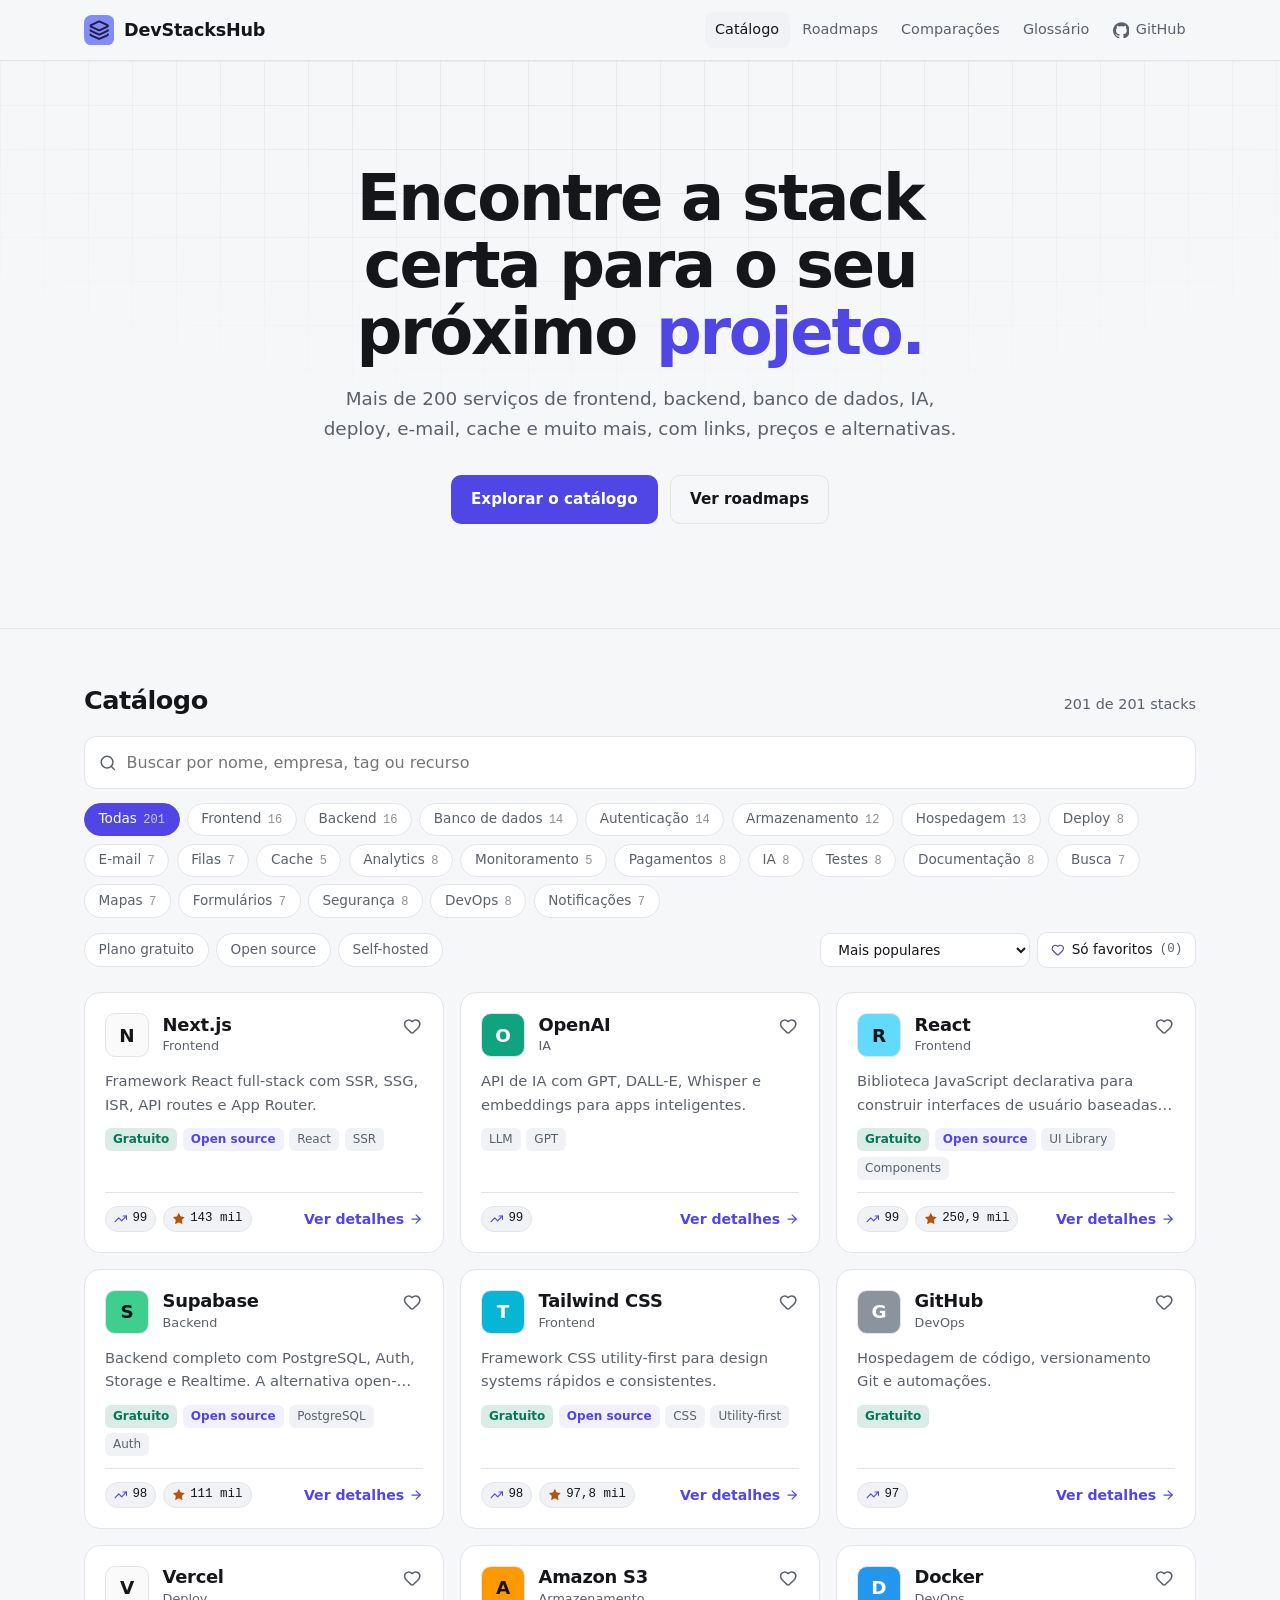
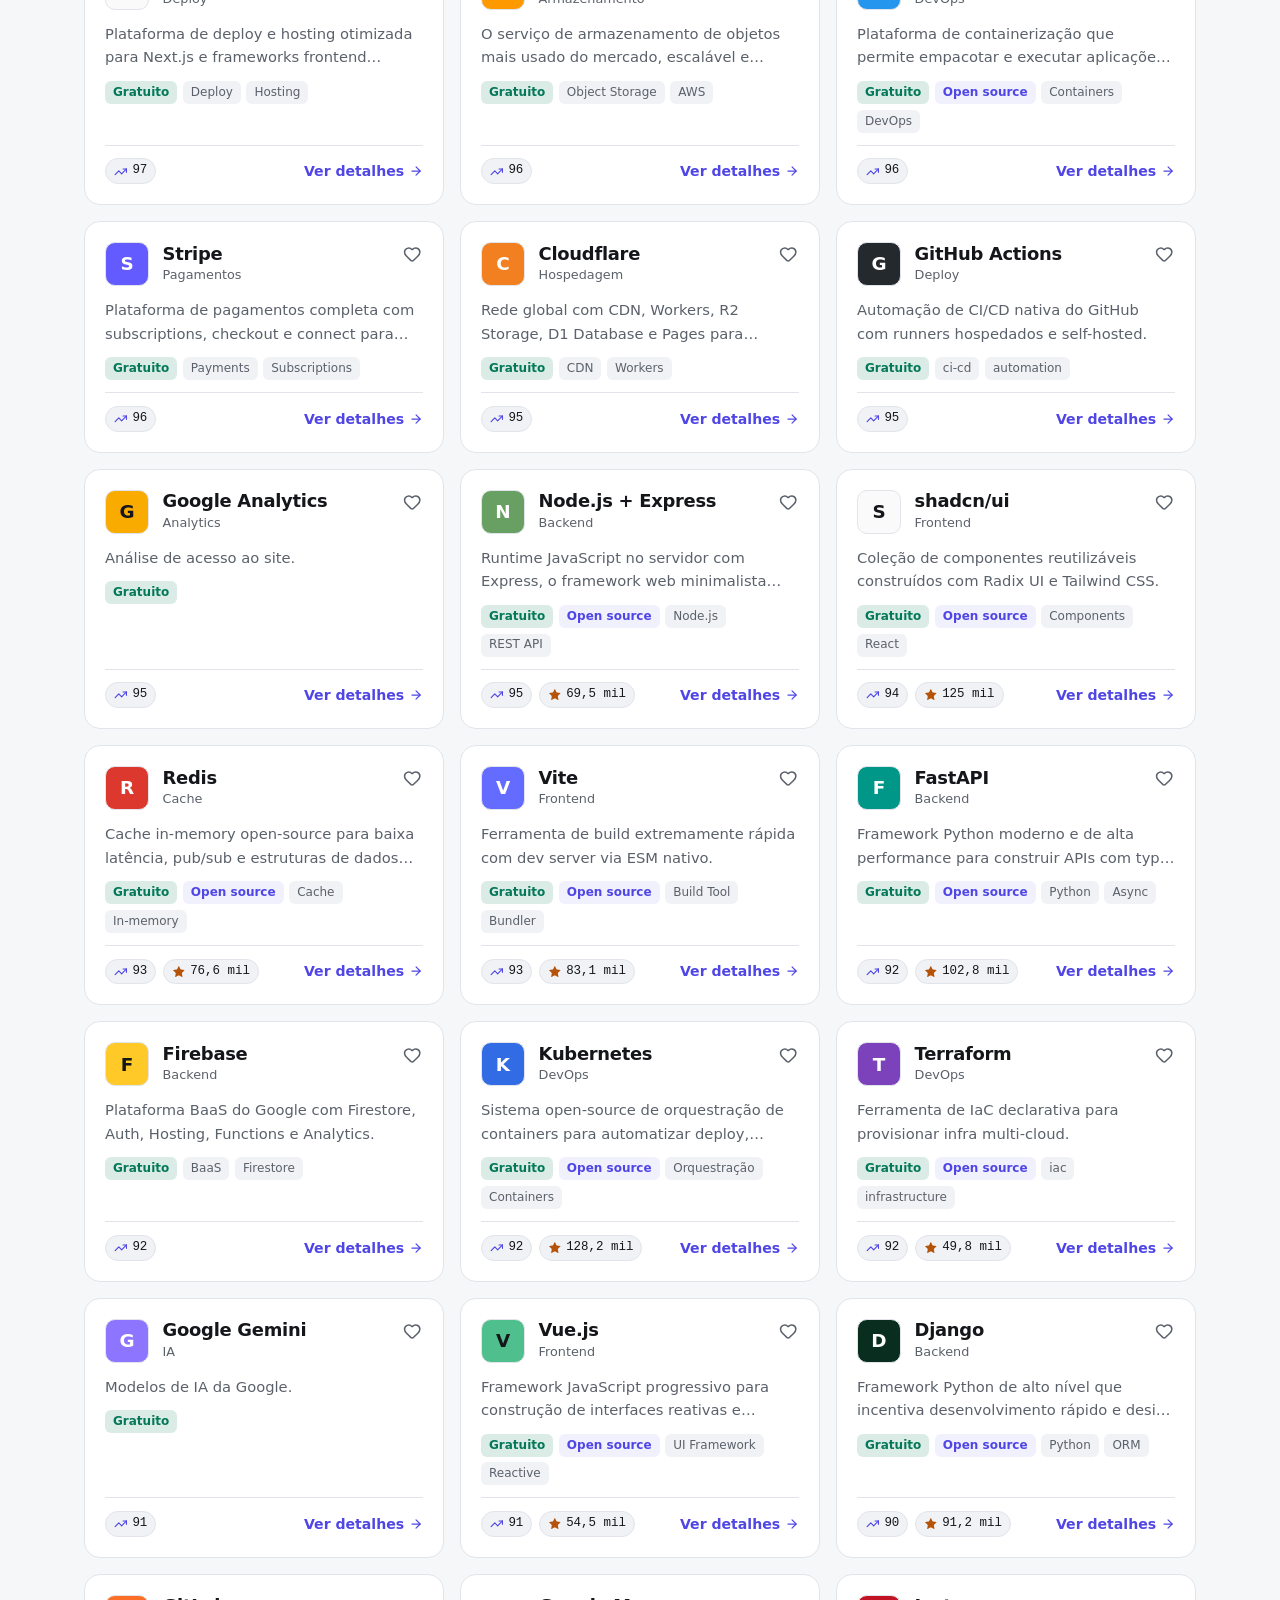
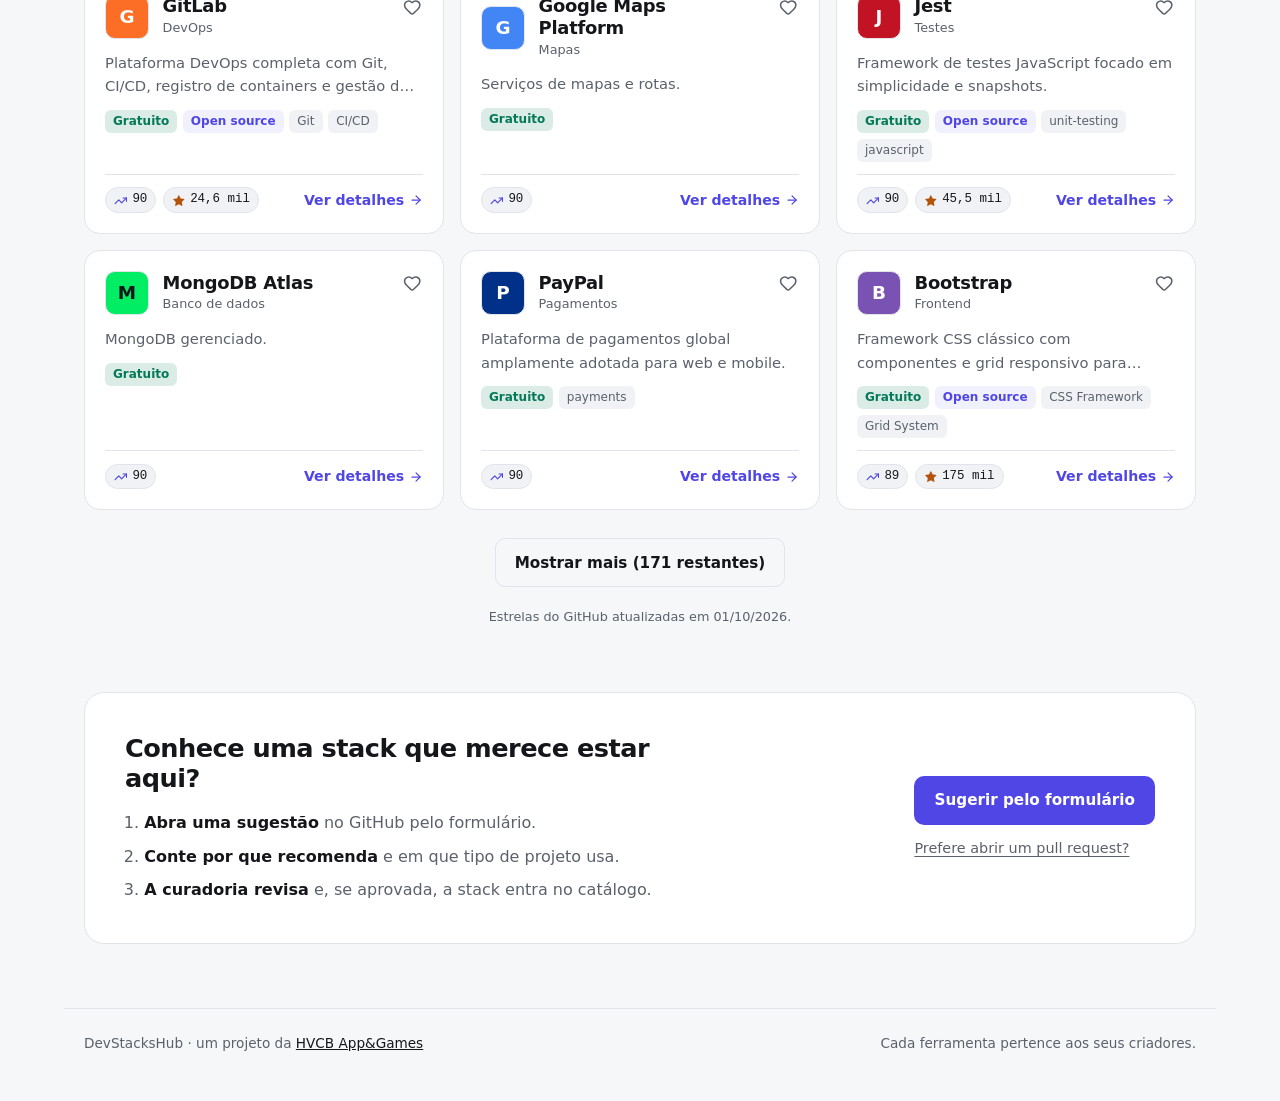
==== commit bf084558: "style: remove o selo "Curadoria aberta" do hero Co-Authored-By: Claude Opus 5.5 <noreply@anthropic.c" ====
--- a/index.html
+++ b/index.html
@@ -17,9 +17,9 @@
 <link rel="preconnect" href="https://fonts.googleapis.com">
 <link rel="preconnect" href="https://fonts.gstatic.com" crossorigin>
 <link rel="stylesheet" href="https://fonts.googleapis.com/css2?family=Inter:wght@400;500;600&family=JetBrains+Mono:wght@400;500&family=Space+Grotesk:wght@600;700&display=swap">
-<link rel="stylesheet" href="assets/styles.css">
-<script src="assets/comum.js" defer></script>
-<script src="assets/catalogo.js" defer></script>
+<link rel="stylesheet" href="assets/styles.css?v=7f7d9e8713">
+<script src="assets/comum.js?v=5a23dcf92b" defer></script>
+<script src="assets/catalogo.js?v=c773272158" defer></script>
 </head>
 <body>
 <header class="topo">
@@ -41,7 +41,6 @@
 <main>
 <section class="hero-area">
     <div class="container hero">
-      <p class="eyebrow">Curadoria aberta</p>
       <h1>Encontre a stack certa para o seu próximo <span class="destaque">projeto.</span></h1>
       <p class="lead">Mais de 200 serviços de frontend, backend, banco de dados, IA, deploy, e-mail, cache e muito mais, com links, preços e alternativas.</p>
       <div class="hero-acoes">
